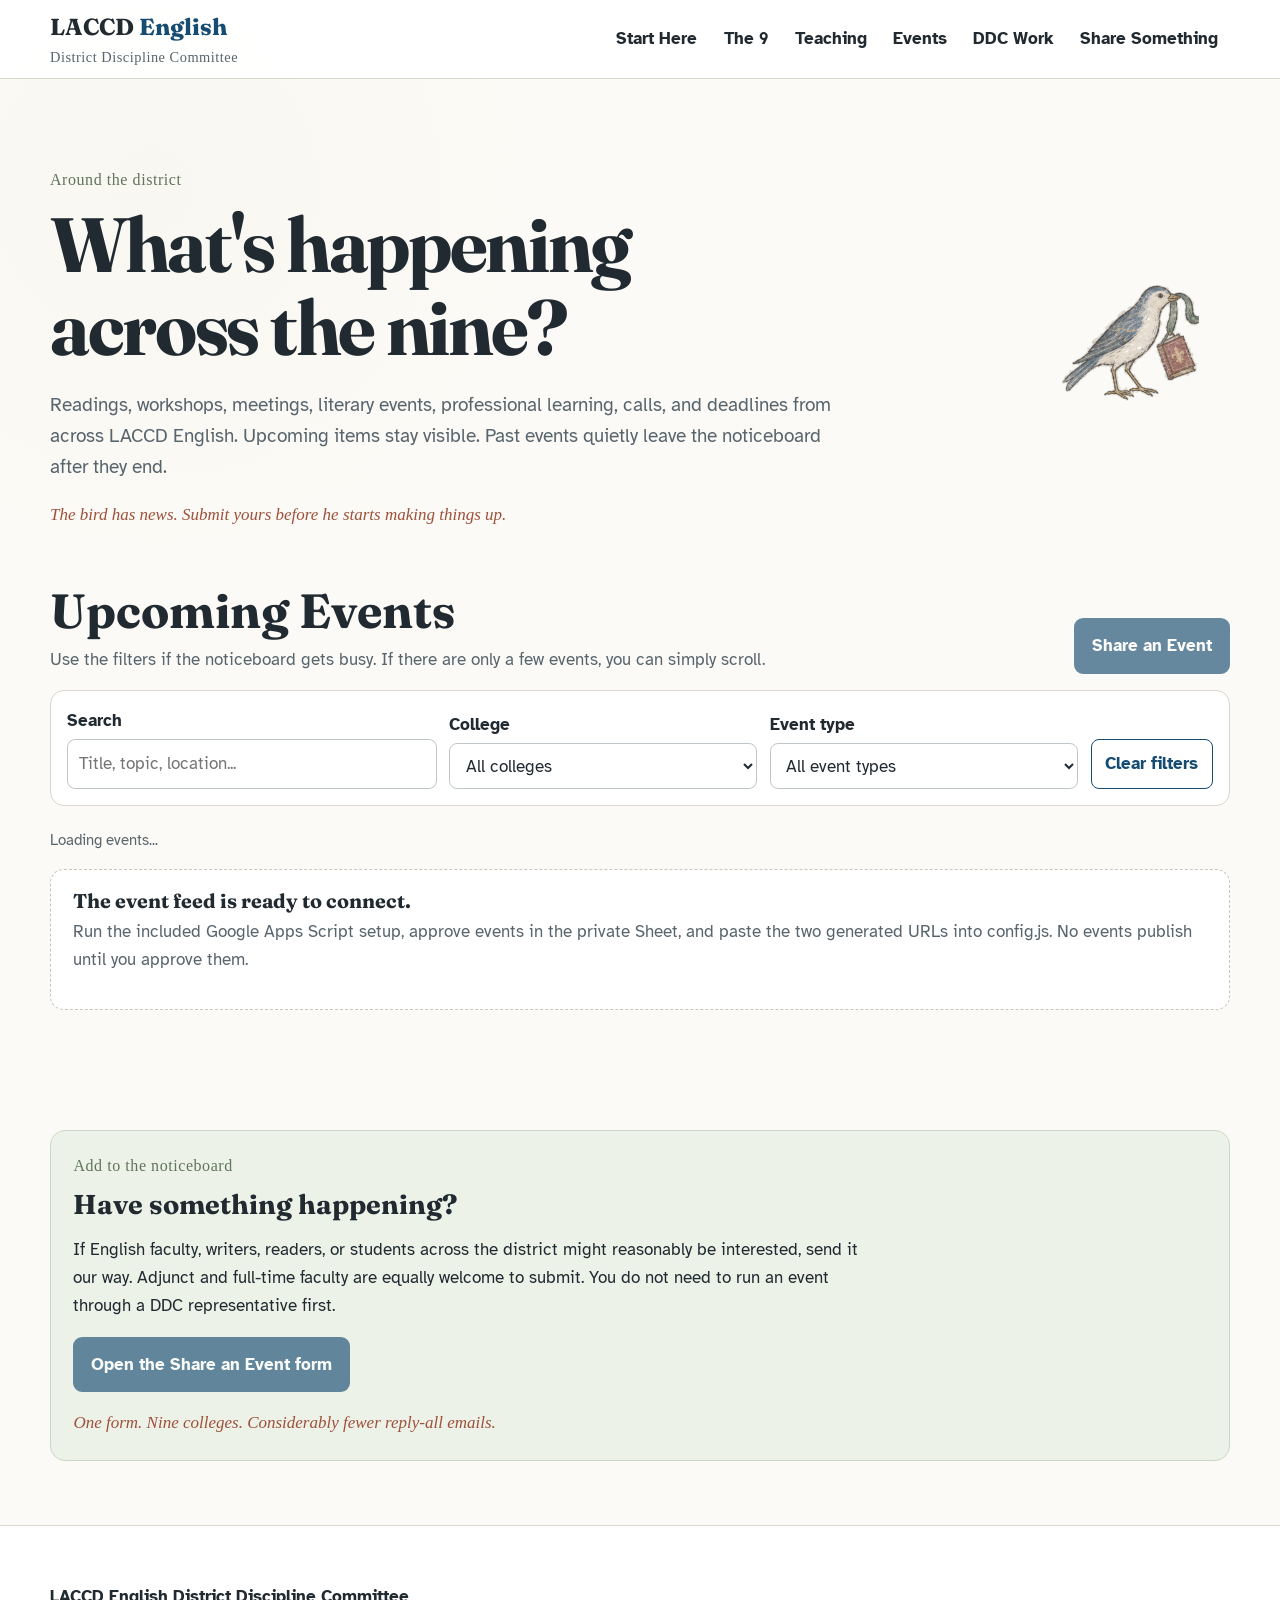
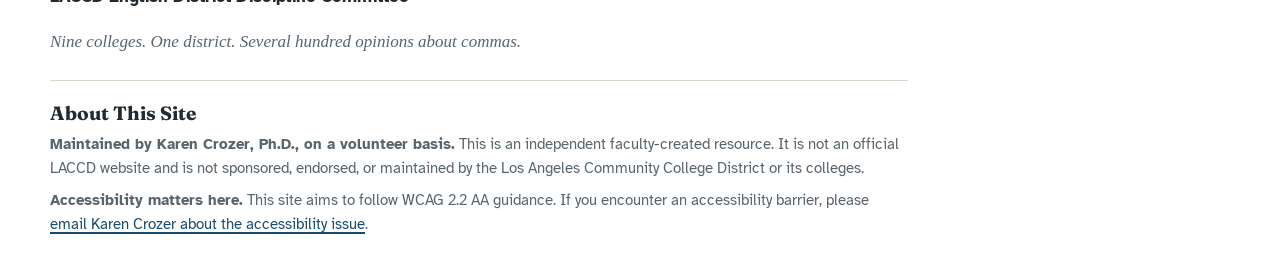
==== events.html @ 9efdce89 "Add files via upload" ====
<!doctype html>
<html lang="en">
<head>
<meta charset="utf-8">
<meta name="viewport" content="width=device-width, initial-scale=1">
<title>Around the District | LACCD English DDC</title>
<meta name="description" content="Upcoming English faculty, literary, professional learning, and district events across the nine LACCD colleges.">
<link rel="icon" type="image/png" href="Englishfavicon.png">
<style>
@import url('https://fonts.googleapis.com/css2?family=Atkinson+Hyperlegible:ital,wght@0,400;0,700;1,400;1,700&family=Fraunces:opsz,wght@9..144,400..900&family=IM+Fell+English:ital@0;1&family=IM+Fell+English+SC&family=UnifrakturCook:wght@700&display=swap');
:root {
  --vellum:#fbfaf6; --paper:#fff; --ink:#202a30; --muted:#58656d; --blue:#174c72; --blue-dark:#10364f;
  --green:#60745a; --green-soft:#edf2e9; --rust:#9e513a; --gold:#aa813d; --line:#d9d6cc; --focus:#005fcc;
  --body:"Atkinson Hyperlegible","Aptos","Segoe UI",Arial,sans-serif;
  --literary:"Fraunces","Iowan Old Style","Palatino Linotype",Georgia,serif;
  --oldbook:"IM FELL English","Iowan Old Style",Georgia,serif;
  --oldbook-sc:"IM FELL English SC",Georgia,serif;
  --medieval:"UnifrakturCook","Old English Text MT",Georgia,serif;
}
*{box-sizing:border-box}
html{scroll-behavior:smooth}
body{margin:0;color:var(--ink);background:radial-gradient(circle at 12% 10%,rgb(170 129 61/.025),transparent 25rem),var(--vellum);font-family:var(--body);font-size:1.0625rem;line-height:1.65}
a{color:var(--blue);text-decoration-thickness:.11em;text-underline-offset:.18em}
a:hover{color:var(--blue-dark)}
a:focus-visible,button:focus-visible,input:focus-visible,select:focus-visible{outline:3px solid var(--focus);outline-offset:4px;border-radius:5px}
.skip-link{position:absolute;left:1rem;top:-5rem;z-index:1000;padding:.75rem 1rem;color:#fff;background:var(--blue-dark)}
.skip-link:focus{top:0}
.wrap{width:min(1180px,calc(100% - 2rem));margin-inline:auto}
.site-header{background:rgb(255 255 255/.96);border-bottom:1px solid var(--line)}
.header-inner{min-height:78px;display:flex;align-items:center;justify-content:space-between;gap:2rem}
.brand{color:var(--ink);text-decoration:none}.brand-main{display:block;font-family:var(--literary);font-size:1.45rem;font-weight:750}.brand-main span{color:var(--blue)}
.brand-small{display:block;color:var(--muted);font-family:var(--oldbook-sc);font-size:.9rem;letter-spacing:.035em}
nav ul{display:flex;flex-wrap:wrap;gap:.2rem;margin:0;padding:0;list-style:none}nav a{display:block;padding:.65rem .72rem;color:var(--ink);border-radius:7px;font-weight:750;text-decoration:none}nav a:hover{background:var(--green-soft)}
.page-hero{display:grid;grid-template-columns:minmax(0,1.5fr) 180px;gap:2rem;align-items:center;padding-block:clamp(3.5rem,7vw,5.5rem) 2.5rem}
.eyebrow{margin:0 0 .65rem;color:var(--green);font-family:var(--oldbook-sc);font-size:1rem;letter-spacing:.035em}
h1,h2,h3{font-family:var(--literary);line-height:1.08;text-wrap:balance}h1{max-width:15ch;margin:0;font-size:clamp(2.7rem,6vw,4.9rem);letter-spacing:-.03em}.page-lead{max-width:67ch;color:var(--muted);font-size:1.18rem}.bird{width:160px;max-width:100%;opacity:.82;filter:saturate(.78) contrast(.96)}
.marginal-note{margin:.4rem 0 0;color:var(--rust);font-family:var(--oldbook);font-style:italic}
.button{min-height:48px;display:inline-flex;align-items:center;justify-content:center;padding:.72rem 1rem;border:2px solid var(--blue);border-radius:9px;font-weight:800;text-decoration:none}.button.primary{color:#fff;background:var(--blue)}.button.primary:hover{color:#fff;background:var(--blue-dark)}.button.secondary{background:#fff}.button.is-disabled{opacity:.65;pointer-events:none}
.events-wrap{padding-block:1rem 5rem}.events-intro{display:flex;justify-content:space-between;align-items:end;gap:1rem;margin-bottom:1rem}.events-intro h2{margin:0;font-size:clamp(2rem,4vw,3rem)}.events-intro p{max-width:66ch;margin:.55rem 0 0;color:var(--muted)}
.share-panel{margin:2.5rem 0 0;padding:1.4rem;background:var(--green-soft);border:1px solid #ccd6c7;border-radius:15px}.share-panel h2{margin:0 0 .4rem;font-size:1.7rem}.share-panel p{max-width:72ch}.share-panel .marginal-note{margin-top:.8rem}
footer{margin-top:4rem;background:#fff;border-top:1px solid var(--line)}.footer-inner{padding-block:2.5rem}.footer-joke{color:var(--muted);font-family:var(--oldbook);font-style:italic}.footer-notes{margin-top:1.5rem;padding-top:1.35rem;border-top:1px solid var(--line);max-width:78ch}.footer-notes h2{margin:0 0 .55rem;font-size:1.2rem}.footer-notes p{margin:.45rem 0 0;color:var(--muted);font-size:.92rem}
@media(max-width:780px){.header-inner{align-items:flex-start;flex-direction:column;padding-block:1rem}.page-hero{grid-template-columns:1fr}.bird{width:125px}.events-intro{align-items:flex-start;flex-direction:column}}
@media(prefers-reduced-motion:reduce){html{scroll-behavior:auto}}
</style>
<link rel="stylesheet" href="assets/css/events.css">
</head>
<body>
<a class="skip-link" href="#main">Skip to main content</a>
<header class="site-header">
  <div class="wrap header-inner">
    <a class="brand" href="index.html">
      <span class="brand-main">LACCD <span>English</span></span>
      <span class="brand-small">District Discipline Committee</span>
    </a>
    <nav aria-label="Main navigation">
      <ul>
        <li><a href="index.html#start">Start Here</a></li>
        <li><a href="index.html#the-nine">The 9</a></li>
        <li><a href="index.html#teaching">Teaching</a></li>
        <li><a href="events.html" aria-current="page">Events</a></li>
        <li><a href="index.html#district">DDC Work</a></li>
        <li><a href="index.html#share">Share Something</a></li>
      </ul>
    </nav>
  </div>
</header>

<main id="main" class="wrap">
  <section class="page-hero" aria-labelledby="page-title">
    <div>
      <p class="eyebrow">Around the district</p>
      <h1 id="page-title">What's happening across the nine?</h1>
      <p class="page-lead">Readings, workshops, meetings, literary events, professional learning, calls, and deadlines from across LACCD English. Upcoming items stay visible. Past events quietly leave the noticeboard after they end.</p>
      <p class="marginal-note">The bird has news. Submit yours before he starts making things up.</p>
    </div>
    <div aria-hidden="true">
      <img class="bird" src="assets/marginalia/storyteller-bird.png" alt="">
    </div>
  </section>

  <section class="events-wrap" aria-labelledby="upcoming-title">
    <div class="events-intro">
      <div>
        <h2 id="upcoming-title">Upcoming Events</h2>
        <p>Use the filters if the noticeboard gets busy. If there are only a few events, you can simply scroll.</p>
      </div>
      <a class="button primary" data-event-submit-link href="#share-event">Share an Event</a>
    </div>

    <form class="event-filters" aria-label="Filter upcoming events" onsubmit="return false;">
      <div class="event-filter-field">
        <label for="event-search">Search</label>
        <input id="event-search" data-event-filter type="search" placeholder="Title, topic, location...">
      </div>
      <div class="event-filter-field">
        <label for="event-college-filter">College</label>
        <select id="event-college-filter" data-event-filter>
          <option value="">All colleges</option>
        </select>
      </div>
      <div class="event-filter-field">
        <label for="event-type-filter">Event type</label>
        <select id="event-type-filter" data-event-filter>
          <option value="">All event types</option>
        </select>
      </div>
      <button class="event-filter-reset" data-event-filter-reset type="button">Clear filters</button>
    </form>

    <p class="event-count" data-event-count aria-live="polite">Loading events...</p>

    <div class="events-list" data-events-list aria-live="polite">
      <div class="event-empty">
        <h3>Loading upcoming events...</h3>
        <p>The bird is checking the noticeboard.</p>
      </div>
    </div>
  </section>

  <section id="share-event" class="share-panel" aria-labelledby="share-title">
    <p class="eyebrow">Add to the noticeboard</p>
    <h2 id="share-title">Have something happening?</h2>
    <p>If English faculty, writers, readers, or students across the district might reasonably be interested, send it our way. Adjunct and full-time faculty are equally welcome to submit. You do not need to run an event through a DDC representative first.</p>
    <p><a class="button primary" data-event-submit-link href="#">Open the Share an Event form</a></p>
    <p class="marginal-note">One form. Nine colleges. Considerably fewer reply-all emails.</p>
  </section>
</main>

<footer>
  <div class="wrap footer-inner">
    <p><strong>LACCD English District Discipline Committee</strong></p>
    <p class="footer-joke">Nine colleges. One district. Several hundred opinions about commas.</p>
    <section class="footer-notes" aria-labelledby="about-site-heading">
      <h2 id="about-site-heading">About This Site</h2>
      <p><strong>Maintained by Karen Crozer, Ph.D., on a volunteer basis.</strong> This is an independent faculty-created resource. It is not an official LACCD website and is not sponsored, endorsed, or maintained by the Los Angeles Community College District or its colleges.</p>
      <p><strong>Accessibility matters here.</strong> This site aims to follow WCAG 2.2 AA guidance. If you encounter an accessibility barrier, please <a href="mailto:crozerkj@laccd.edu">email Karen Crozer about the accessibility issue</a>.</p>
    </section>
  </div>
</footer>

<script src="config.js"></script>
<script src="assets/js/events.js"></script>
</body>
</html>
---- assets/css/events.css ----
/* Shared event cards and Around the District components. */
.events-section { padding-block: 1rem 5rem; }
.events-heading-row { display: flex; justify-content: space-between; align-items: end; gap: 1rem; margin-bottom: 1.2rem; }
.events-heading-row .section-intro { margin-bottom: 0; }
.events-heading-actions { display: flex; flex-wrap: wrap; gap: .7rem; justify-content: flex-end; }
.events-list { display: grid; gap: 1rem; }
.event-card { display: grid; grid-template-columns: 88px minmax(0, 1fr); gap: 1.15rem; padding: 1.25rem; background: var(--paper, #fff); border: 1px solid var(--line, #d9d6cc); border-radius: 15px; box-shadow: 0 3px 12px rgb(32 42 48 / .045); }
.event-date { align-self: start; overflow: hidden; text-align: center; background: #fbfaf6; border: 1px solid var(--line, #d9d6cc); border-radius: 11px; }
.event-month { display: block; padding: .25rem .35rem; color: #fff; background: var(--rust, #9e513a); font-family: var(--oldbook-sc, Georgia, serif); font-size: .82rem; letter-spacing: .04em; }
.event-day { display: block; padding: .4rem .25rem .5rem; color: var(--blue-dark, #10364f); font-family: var(--literary, Georgia, serif); font-size: 2rem; font-weight: 750; line-height: 1; }
.event-content h3 { margin: .1rem 0 .3rem; font-size: clamp(1.35rem, 2.6vw, 1.7rem); }
.event-kicker { margin: 0 0 .15rem; color: var(--green, #60745a); font-family: var(--oldbook-sc, Georgia, serif); font-size: .88rem; letter-spacing: .025em; }
.event-when { margin: 0 0 .55rem; color: var(--ink, #202a30); font-weight: 800; }
.event-description,.event-where,.event-sponsor,.event-audience,.event-accessibility { margin: .42rem 0 0; color: var(--muted, #58656d); }
.event-accessibility { padding-left: .7rem; border-left: 3px solid var(--gold, #aa813d); }
.event-actions { display: flex; flex-wrap: wrap; gap: .55rem .9rem; align-items: center; margin-top: .9rem; }
.event-action-link,.event-action-button { color: var(--blue, #174c72); font: inherit; font-weight: 750; text-decoration: underline; text-decoration-thickness: .11em; text-underline-offset: .18em; }
.event-action-button { padding: 0; border: 0; background: transparent; cursor: pointer; }
.event-action-link:hover,.event-action-button:hover { color: var(--blue-dark, #10364f); }
.event-empty { padding: 1.35rem; background: white; border: 1px dashed #c9c5ba; border-radius: 14px; }
.event-empty h3 { margin: 0 0 .35rem; }
.event-empty p { margin: 0 0 .8rem; color: var(--muted, #58656d); }
.event-more { margin-top: 1rem; }
.event-bird { width: 126px; height: auto; opacity: .82; filter: saturate(.78) contrast(.96); }
.event-bird-note { margin: .2rem 0 0; color: var(--rust, #9e513a); font-family: var(--oldbook, Georgia, serif); font-size: .96rem; font-style: italic; }
.event-filters { display: grid; grid-template-columns: 1.2fr 1fr 1fr auto; gap: .8rem; align-items: end; margin: 0 0 1.3rem; padding: 1rem; background: #fff; border: 1px solid var(--line, #d9d6cc); border-radius: 14px; }
.event-filter-field label { display: block; margin-bottom: .25rem; color: var(--ink, #202a30); font-weight: 800; }
.event-filter-field input,.event-filter-field select { width: 100%; min-height: 46px; padding: .65rem .7rem; color: var(--ink, #202a30); background: #fff; border: 1px solid #bfc6c9; border-radius: 8px; font: inherit; }
.event-filter-field input:focus-visible,.event-filter-field select:focus-visible { outline: 3px solid var(--focus, #005fcc); outline-offset: 2px; }
.event-filter-reset { min-height: 46px; padding: .65rem .85rem; color: var(--blue, #174c72); background: #fff; border: 1px solid var(--blue, #174c72); border-radius: 8px; font: inherit; font-weight: 800; cursor: pointer; }
.event-filter-reset:hover { background: var(--green-soft, #edf2e9); }
.event-count { margin: .2rem 0 1rem; color: var(--muted, #58656d); font-size: .96rem; }
.button.is-disabled,[aria-disabled="true"].button { opacity: .65; cursor: not-allowed; pointer-events: none; }

@media (max-width: 780px) {
  .events-heading-row { align-items: flex-start; flex-direction: column; }
  .events-heading-actions { justify-content: flex-start; }
  .event-filters { grid-template-columns: 1fr 1fr; }
}
@media (max-width: 560px) {
  .event-card { grid-template-columns: 64px minmax(0, 1fr); gap: .8rem; padding: 1rem; }
  .event-day { font-size: 1.65rem; }
  .event-filters { grid-template-columns: 1fr; }
}
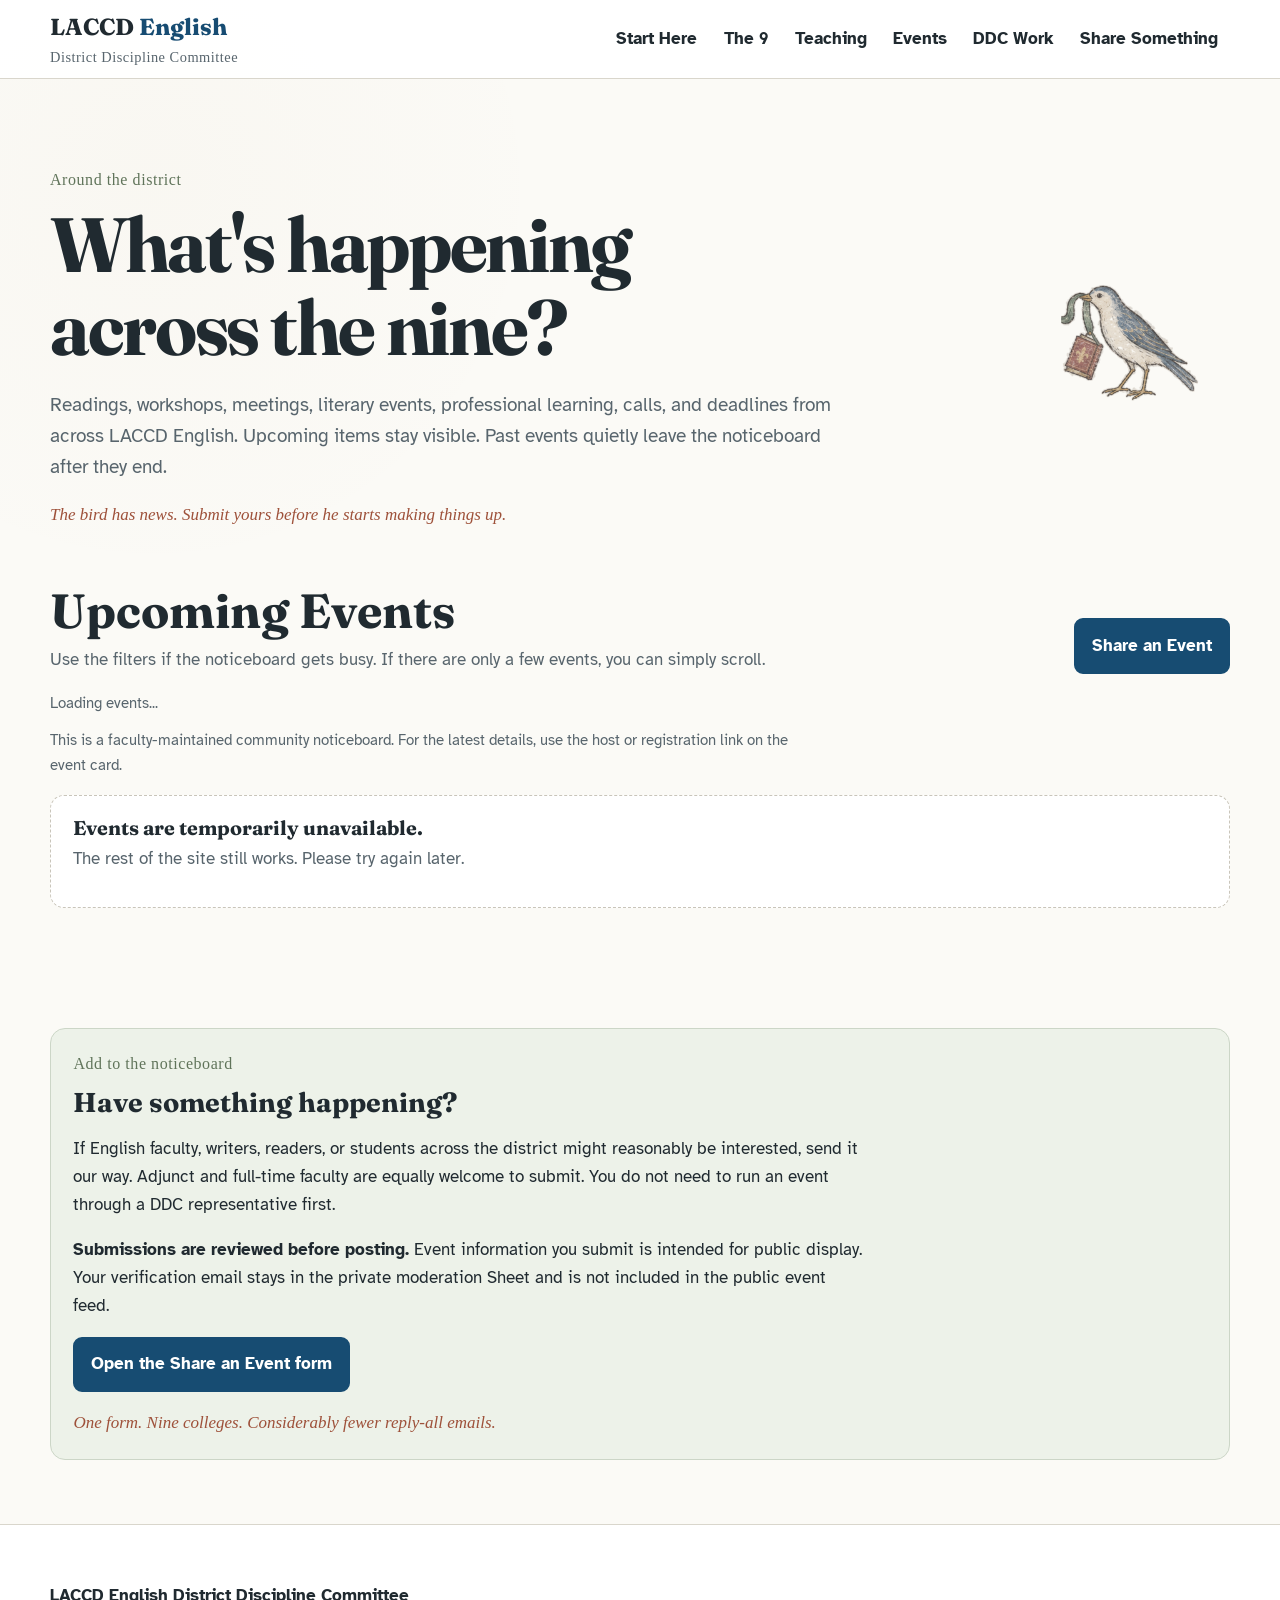
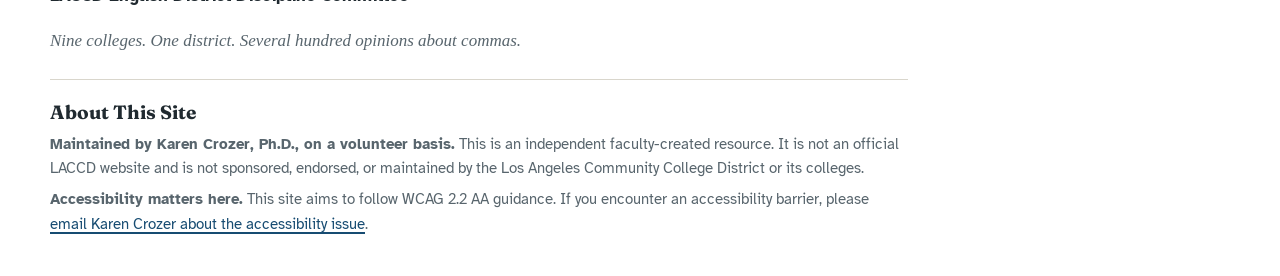
==== commit 4e71f9cd: "Add files via upload" ====
--- a/events.html
+++ b/events.html
@@ -74,7 +74,7 @@
       <p class="marginal-note">The bird has news. Submit yours before he starts making things up.</p>
     </div>
     <div aria-hidden="true">
-      <img class="bird" src="assets/marginalia/storyteller-bird.png" alt="">
+      <img class="bird" src="assets/marginalia/storyteller-bird-flipped.png" alt="">
     </div>
   </section>
 
@@ -87,7 +87,7 @@
       <a class="button primary" data-event-submit-link href="#share-event">Share an Event</a>
     </div>
 
-    <form class="event-filters" aria-label="Filter upcoming events" onsubmit="return false;">
+    <form class="event-filters" data-event-filters hidden aria-label="Filter upcoming events" onsubmit="return false;">
       <div class="event-filter-field">
         <label for="event-search">Search</label>
         <input id="event-search" data-event-filter type="search" placeholder="Title, topic, location...">
@@ -108,6 +108,7 @@
     </form>
 
     <p class="event-count" data-event-count aria-live="polite">Loading events...</p>
+    <p class="events-source-note">This is a faculty-maintained community noticeboard. For the latest details, use the host or registration link on the event card.</p>
 
     <div class="events-list" data-events-list aria-live="polite">
       <div class="event-empty">
@@ -121,6 +122,7 @@
     <p class="eyebrow">Add to the noticeboard</p>
     <h2 id="share-title">Have something happening?</h2>
     <p>If English faculty, writers, readers, or students across the district might reasonably be interested, send it our way. Adjunct and full-time faculty are equally welcome to submit. You do not need to run an event through a DDC representative first.</p>
+    <p><strong>Submissions are reviewed before posting.</strong> Event information you submit is intended for public display. Your verification email stays in the private moderation Sheet and is not included in the public event feed.</p>
     <p><a class="button primary" data-event-submit-link href="#">Open the Share an Event form</a></p>
     <p class="marginal-note">One form. Nine colleges. Considerably fewer reply-all emails.</p>
   </section>
--- a/assets/css/events.css
+++ b/assets/css/events.css
@@ -42,3 +42,7 @@
   .event-day { font-size: 1.65rem; }
   .event-filters { grid-template-columns: 1fr; }
 }
+
+/* Progressive complexity and provenance note. */
+.event-filters[hidden] { display: none !important; }
+.events-source-note { margin: -.2rem 0 1.1rem; max-width: 74ch; color: var(--muted, #58656d); font-size: .94rem; }
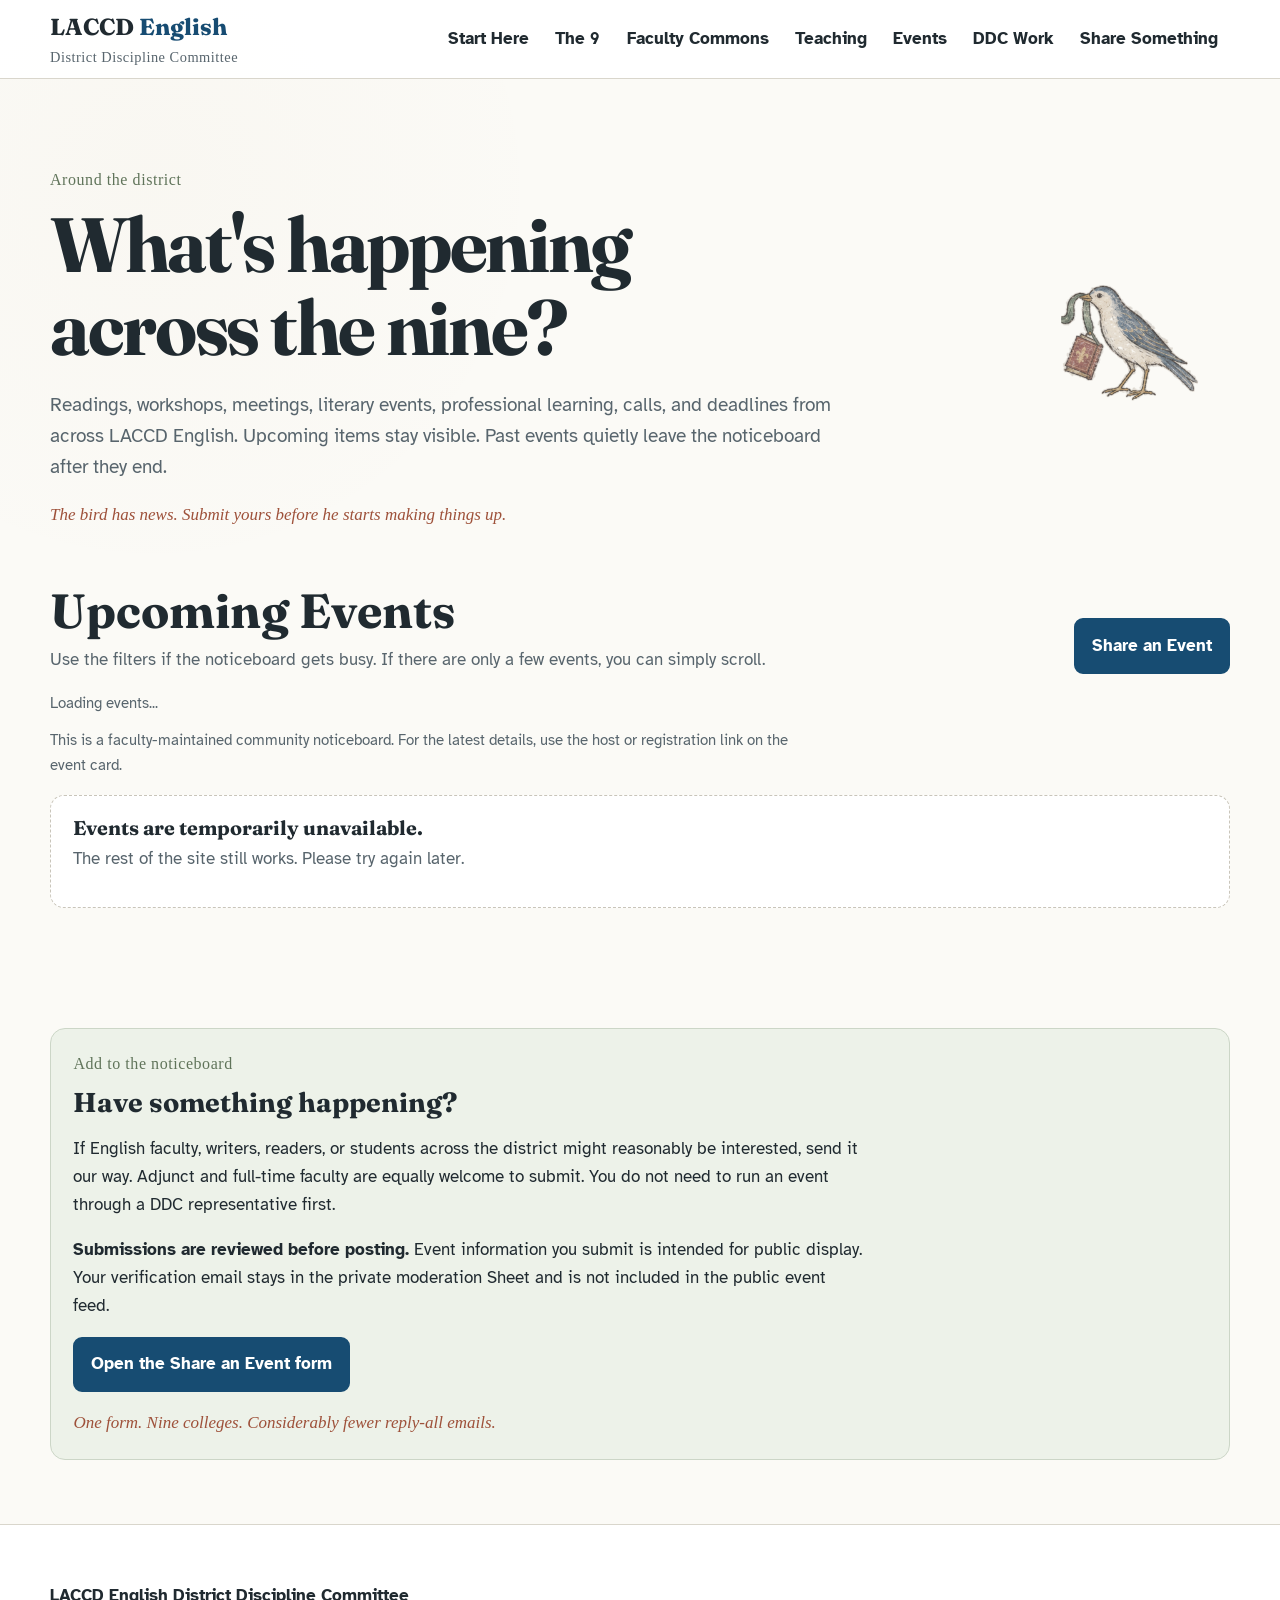
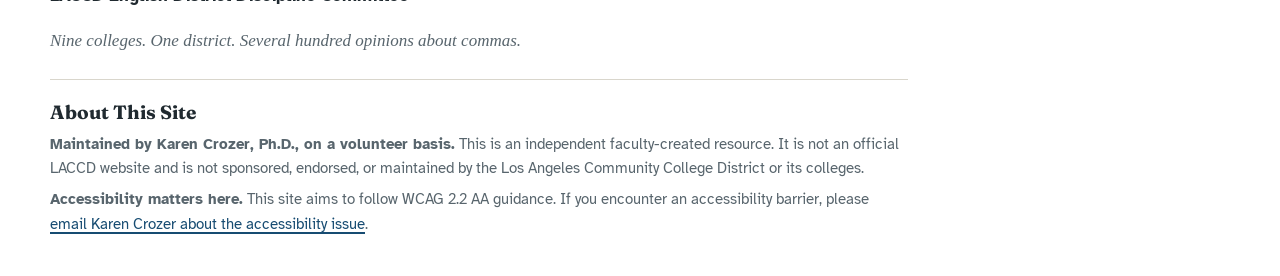
==== commit f4305062: "Add files via upload" ====
--- a/events.html
+++ b/events.html
@@ -56,6 +56,7 @@
       <ul>
         <li><a href="index.html#start">Start Here</a></li>
         <li><a href="index.html#the-nine">The 9</a></li>
+        <li><a href="faculty.html">Faculty Commons</a></li>
         <li><a href="index.html#teaching">Teaching</a></li>
         <li><a href="events.html" aria-current="page">Events</a></li>
         <li><a href="index.html#district">DDC Work</a></li>
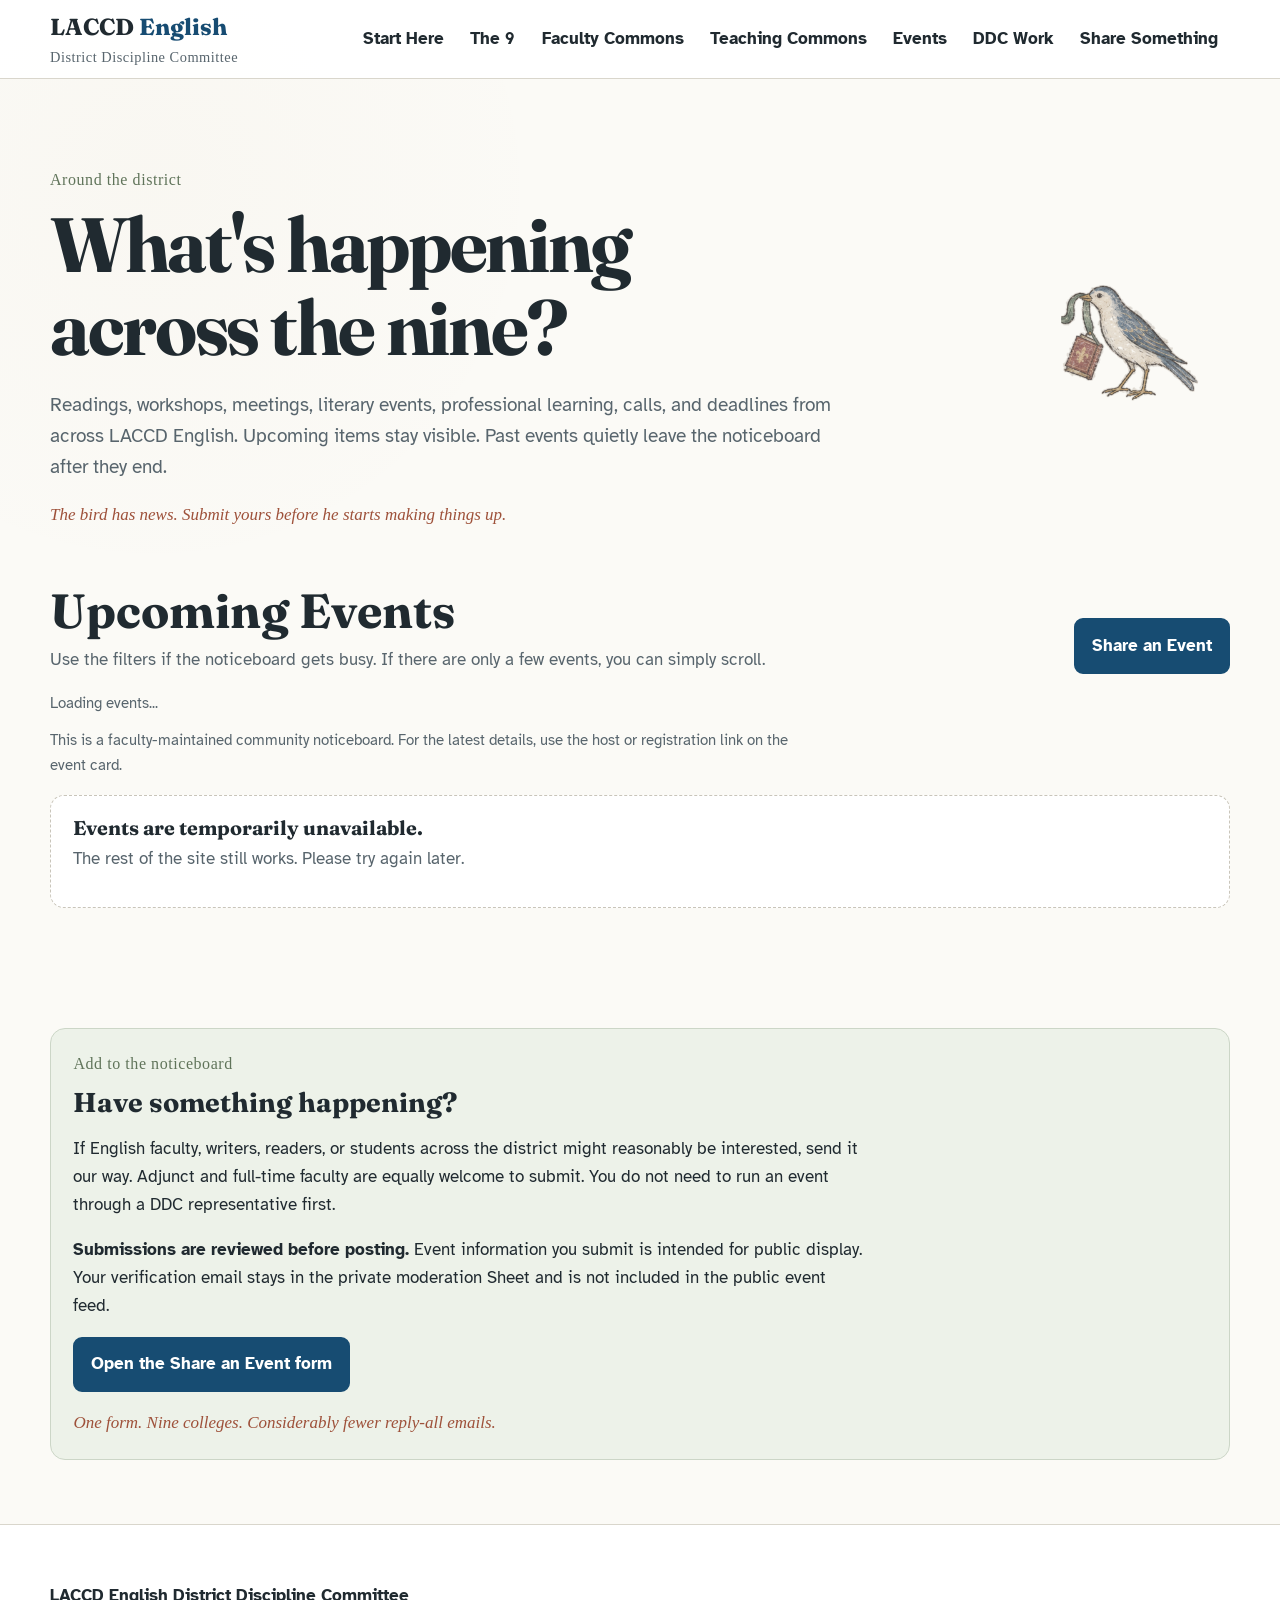
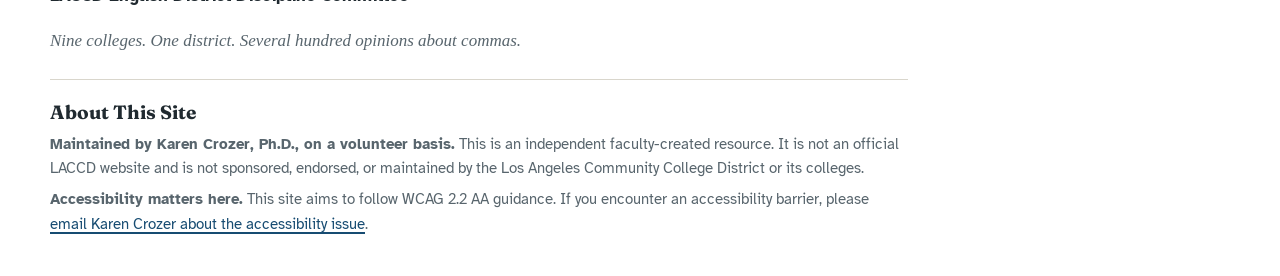
==== commit 5bb2e73b: "Add files via upload" ====
--- a/events.html
+++ b/events.html
@@ -57,10 +57,10 @@
         <li><a href="index.html#start">Start Here</a></li>
         <li><a href="index.html#the-nine">The 9</a></li>
         <li><a href="faculty.html">Faculty Commons</a></li>
-        <li><a href="index.html#teaching">Teaching</a></li>
+        <li><a href="resources.html">Teaching Commons</a></li>
         <li><a href="events.html" aria-current="page">Events</a></li>
         <li><a href="index.html#district">DDC Work</a></li>
-        <li><a href="index.html#share">Share Something</a></li>
+        <li><a href="resources.html#share">Share Something</a></li>
       </ul>
     </nav>
   </div>
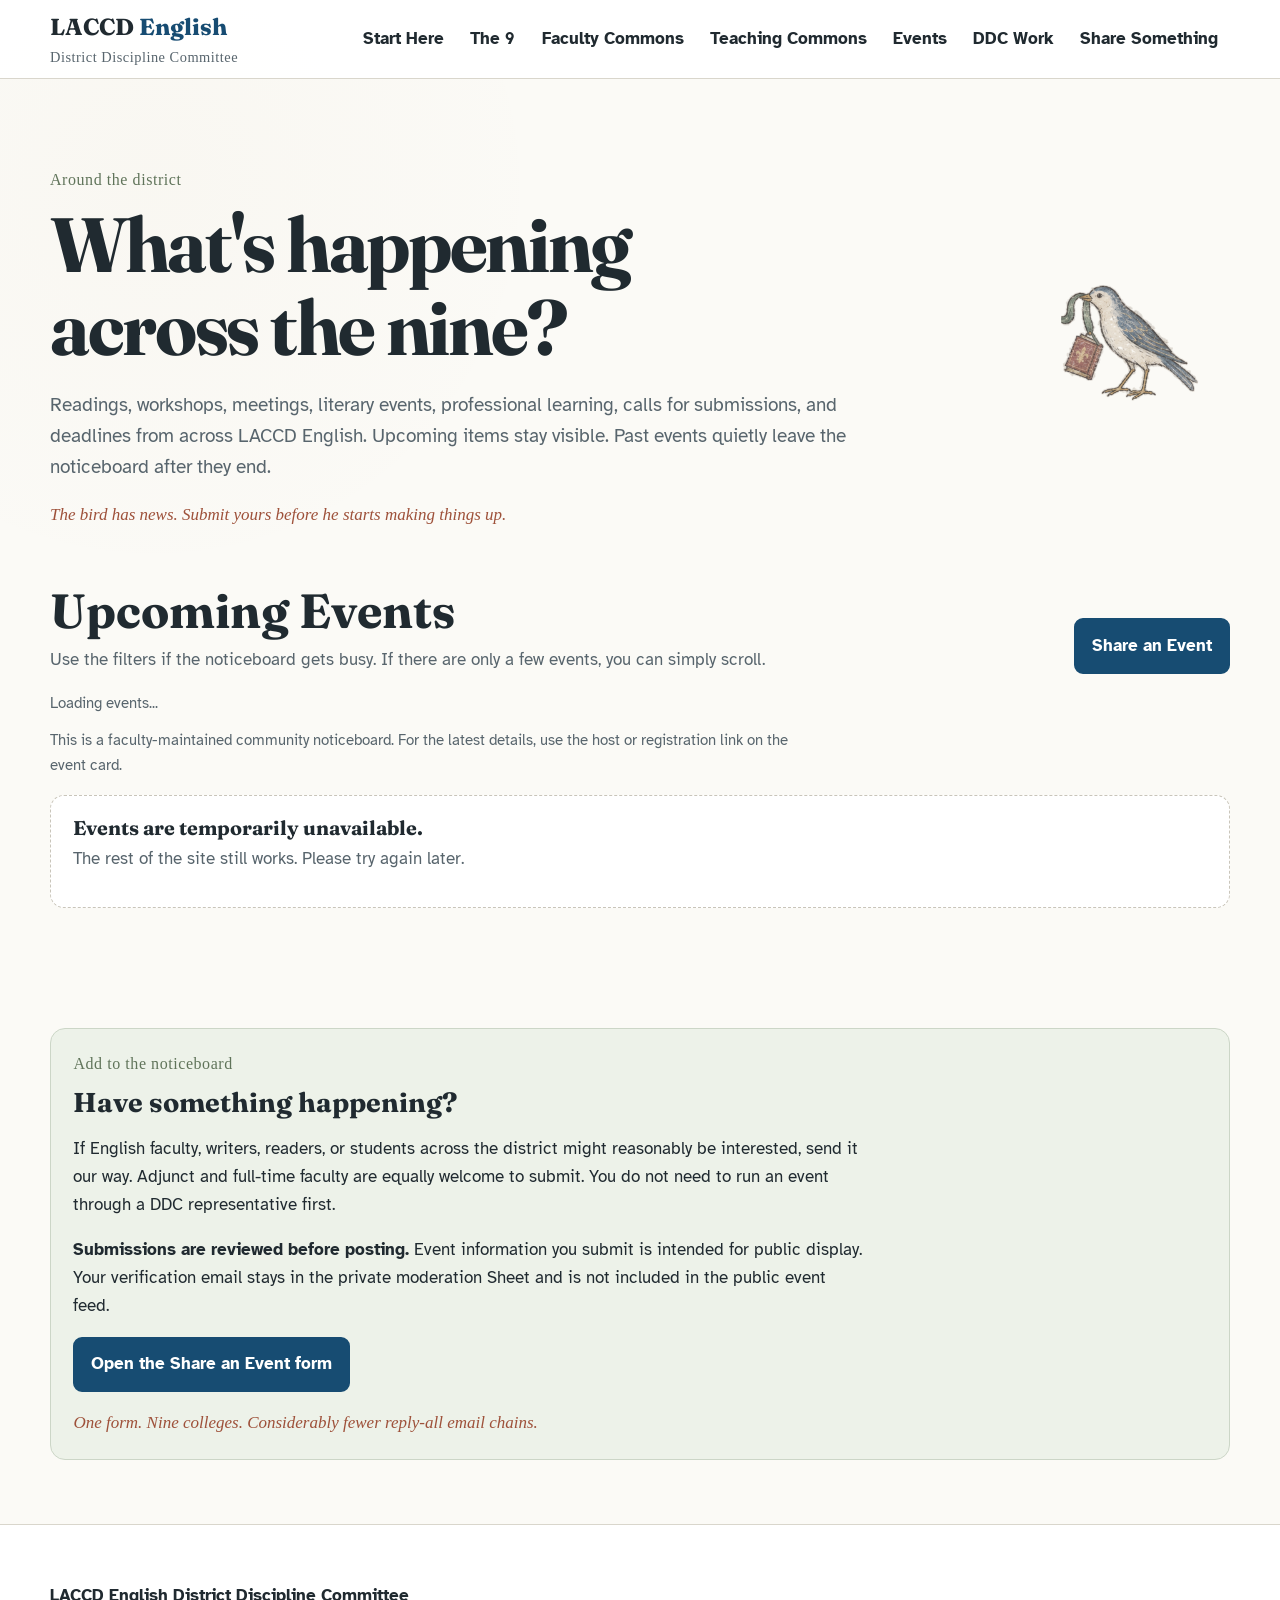
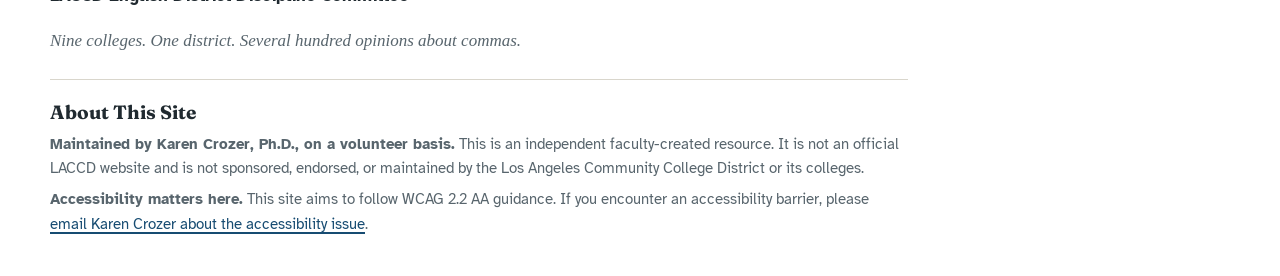
==== commit 9b1a939d: "Add files via upload" ====
--- a/events.html
+++ b/events.html
@@ -71,7 +71,7 @@
     <div>
       <p class="eyebrow">Around the district</p>
       <h1 id="page-title">What's happening across the nine?</h1>
-      <p class="page-lead">Readings, workshops, meetings, literary events, professional learning, calls, and deadlines from across LACCD English. Upcoming items stay visible. Past events quietly leave the noticeboard after they end.</p>
+      <p class="page-lead">Readings, workshops, meetings, literary events, professional learning, calls for submissions, and deadlines from across LACCD English. Upcoming items stay visible. Past events quietly leave the noticeboard after they end.</p>
       <p class="marginal-note">The bird has news. Submit yours before he starts making things up.</p>
     </div>
     <div aria-hidden="true">
@@ -125,7 +125,7 @@
     <p>If English faculty, writers, readers, or students across the district might reasonably be interested, send it our way. Adjunct and full-time faculty are equally welcome to submit. You do not need to run an event through a DDC representative first.</p>
     <p><strong>Submissions are reviewed before posting.</strong> Event information you submit is intended for public display. Your verification email stays in the private moderation Sheet and is not included in the public event feed.</p>
     <p><a class="button primary" data-event-submit-link href="#">Open the Share an Event form</a></p>
-    <p class="marginal-note">One form. Nine colleges. Considerably fewer reply-all emails.</p>
+    <p class="marginal-note">One form. Nine colleges. Considerably fewer reply-all email chains.</p>
   </section>
 </main>
 
--- a/assets/css/events.css
+++ b/assets/css/events.css
@@ -15,7 +15,7 @@
 .event-accessibility { padding-left: .7rem; border-left: 3px solid var(--gold, #aa813d); }
 .event-actions { display: flex; flex-wrap: wrap; gap: .55rem .9rem; align-items: center; margin-top: .9rem; }
 .event-action-link,.event-action-button { color: var(--blue, #174c72); font: inherit; font-weight: 750; text-decoration: underline; text-decoration-thickness: .11em; text-underline-offset: .18em; }
-.event-action-button { padding: 0; border: 0; background: transparent; cursor: pointer; }
+.event-action-button { min-height: 44px; display: inline-flex; align-items: center; padding: .35rem .2rem; border: 0; background: transparent; cursor: pointer; }
 .event-action-link:hover,.event-action-button:hover { color: var(--blue-dark, #10364f); }
 .event-empty { padding: 1.35rem; background: white; border: 1px dashed #c9c5ba; border-radius: 14px; }
 .event-empty h3 { margin: 0 0 .35rem; }
@@ -25,7 +25,7 @@
 .event-bird-note { margin: .2rem 0 0; color: var(--rust, #9e513a); font-family: var(--oldbook, Georgia, serif); font-size: .96rem; font-style: italic; }
 .event-filters { display: grid; grid-template-columns: 1.2fr 1fr 1fr auto; gap: .8rem; align-items: end; margin: 0 0 1.3rem; padding: 1rem; background: #fff; border: 1px solid var(--line, #d9d6cc); border-radius: 14px; }
 .event-filter-field label { display: block; margin-bottom: .25rem; color: var(--ink, #202a30); font-weight: 800; }
-.event-filter-field input,.event-filter-field select { width: 100%; min-height: 46px; padding: .65rem .7rem; color: var(--ink, #202a30); background: #fff; border: 1px solid #bfc6c9; border-radius: 8px; font: inherit; }
+.event-filter-field input,.event-filter-field select { width: 100%; min-height: 46px; padding: .65rem .7rem; color: var(--ink, #202a30); background: #fff; border: 1px solid #77848a; border-radius: 8px; font: inherit; }
 .event-filter-field input:focus-visible,.event-filter-field select:focus-visible { outline: 3px solid var(--focus, #005fcc); outline-offset: 2px; }
 .event-filter-reset { min-height: 46px; padding: .65rem .85rem; color: var(--blue, #174c72); background: #fff; border: 1px solid var(--blue, #174c72); border-radius: 8px; font: inherit; font-weight: 800; cursor: pointer; }
 .event-filter-reset:hover { background: var(--green-soft, #edf2e9); }
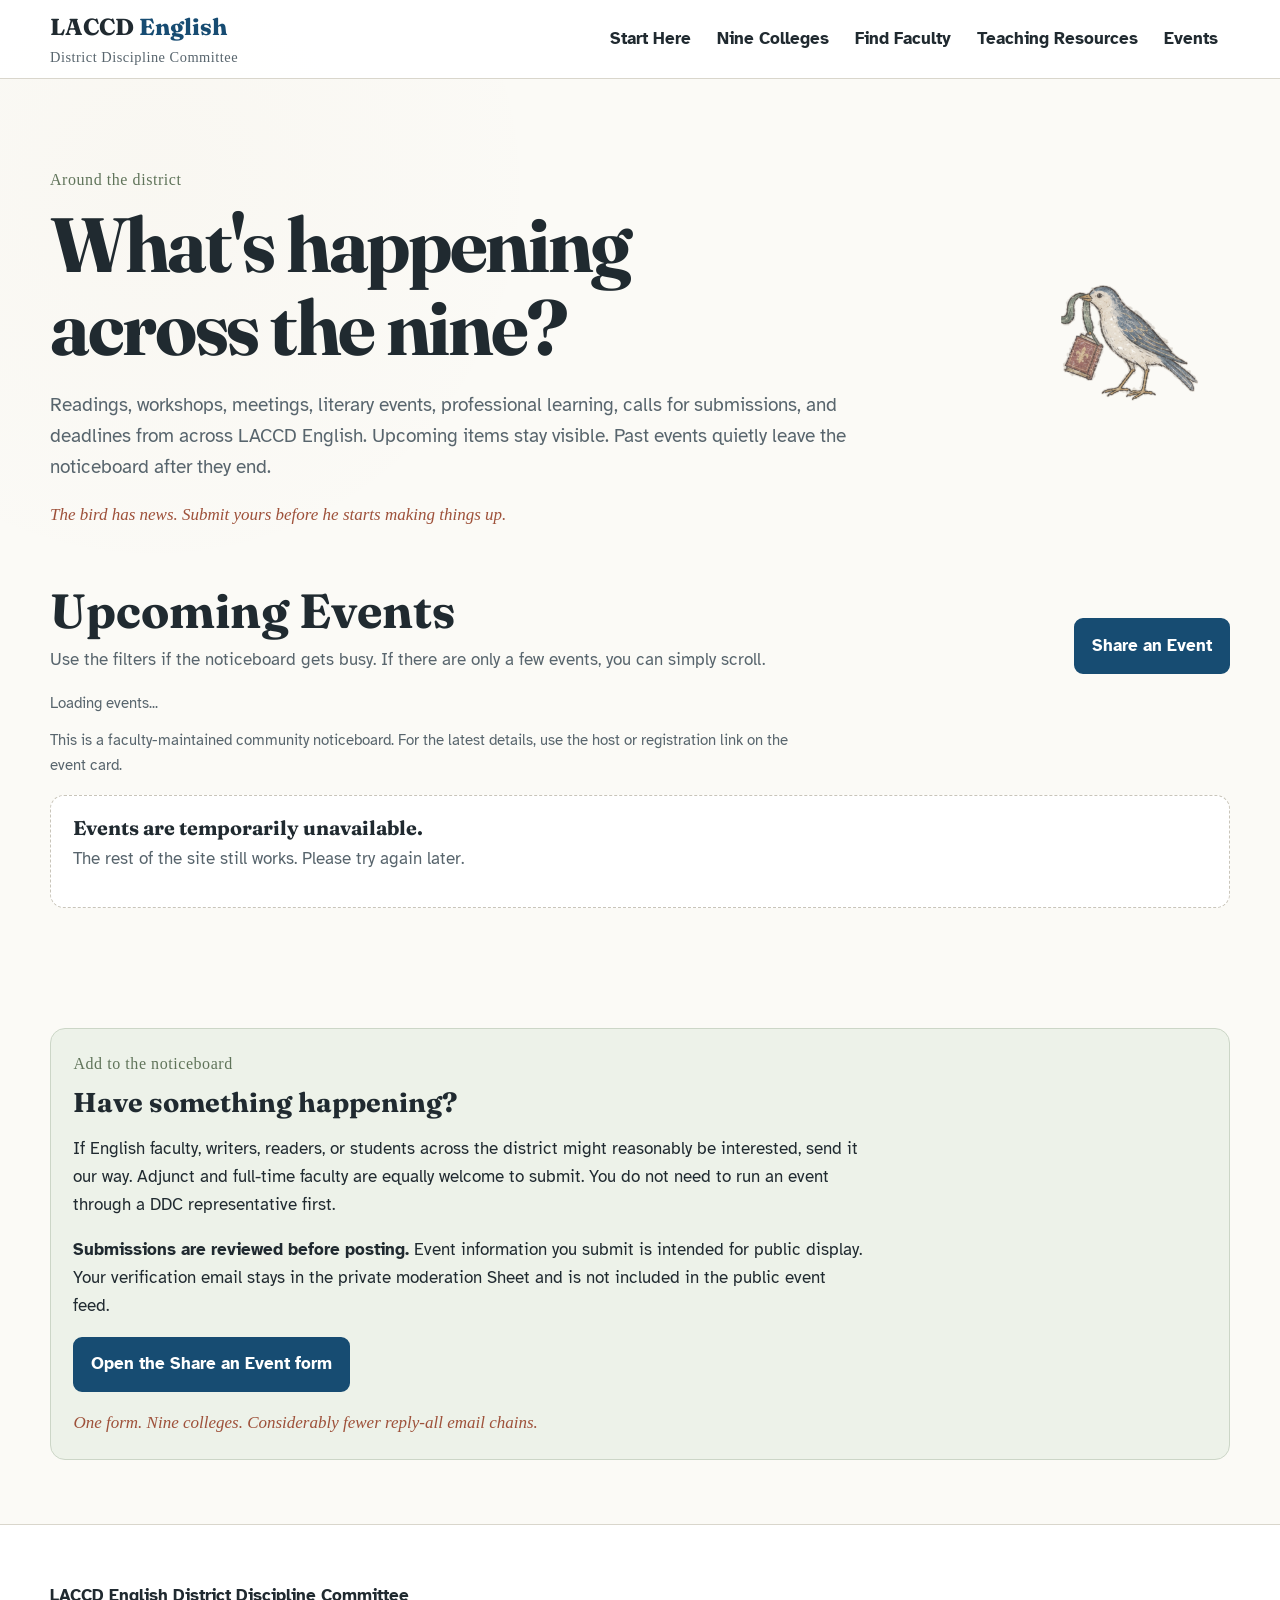
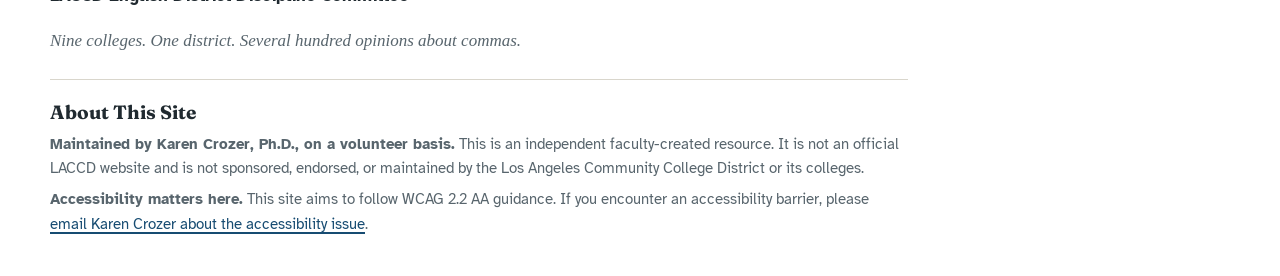
==== commit 64262892: "Add files via upload" ====
--- a/events.html
+++ b/events.html
@@ -55,12 +55,10 @@
     <nav aria-label="Main navigation">
       <ul>
         <li><a href="index.html#start">Start Here</a></li>
-        <li><a href="index.html#the-nine">The 9</a></li>
-        <li><a href="faculty.html">Faculty Commons</a></li>
-        <li><a href="resources.html">Teaching Commons</a></li>
+        <li><a href="index.html#the-nine">Nine Colleges</a></li>
+        <li><a href="faculty.html">Find Faculty</a></li>
+        <li><a href="resources.html">Teaching Resources</a></li>
         <li><a href="events.html" aria-current="page">Events</a></li>
-        <li><a href="index.html#district">DDC Work</a></li>
-        <li><a href="resources.html#share">Share Something</a></li>
       </ul>
     </nav>
   </div>
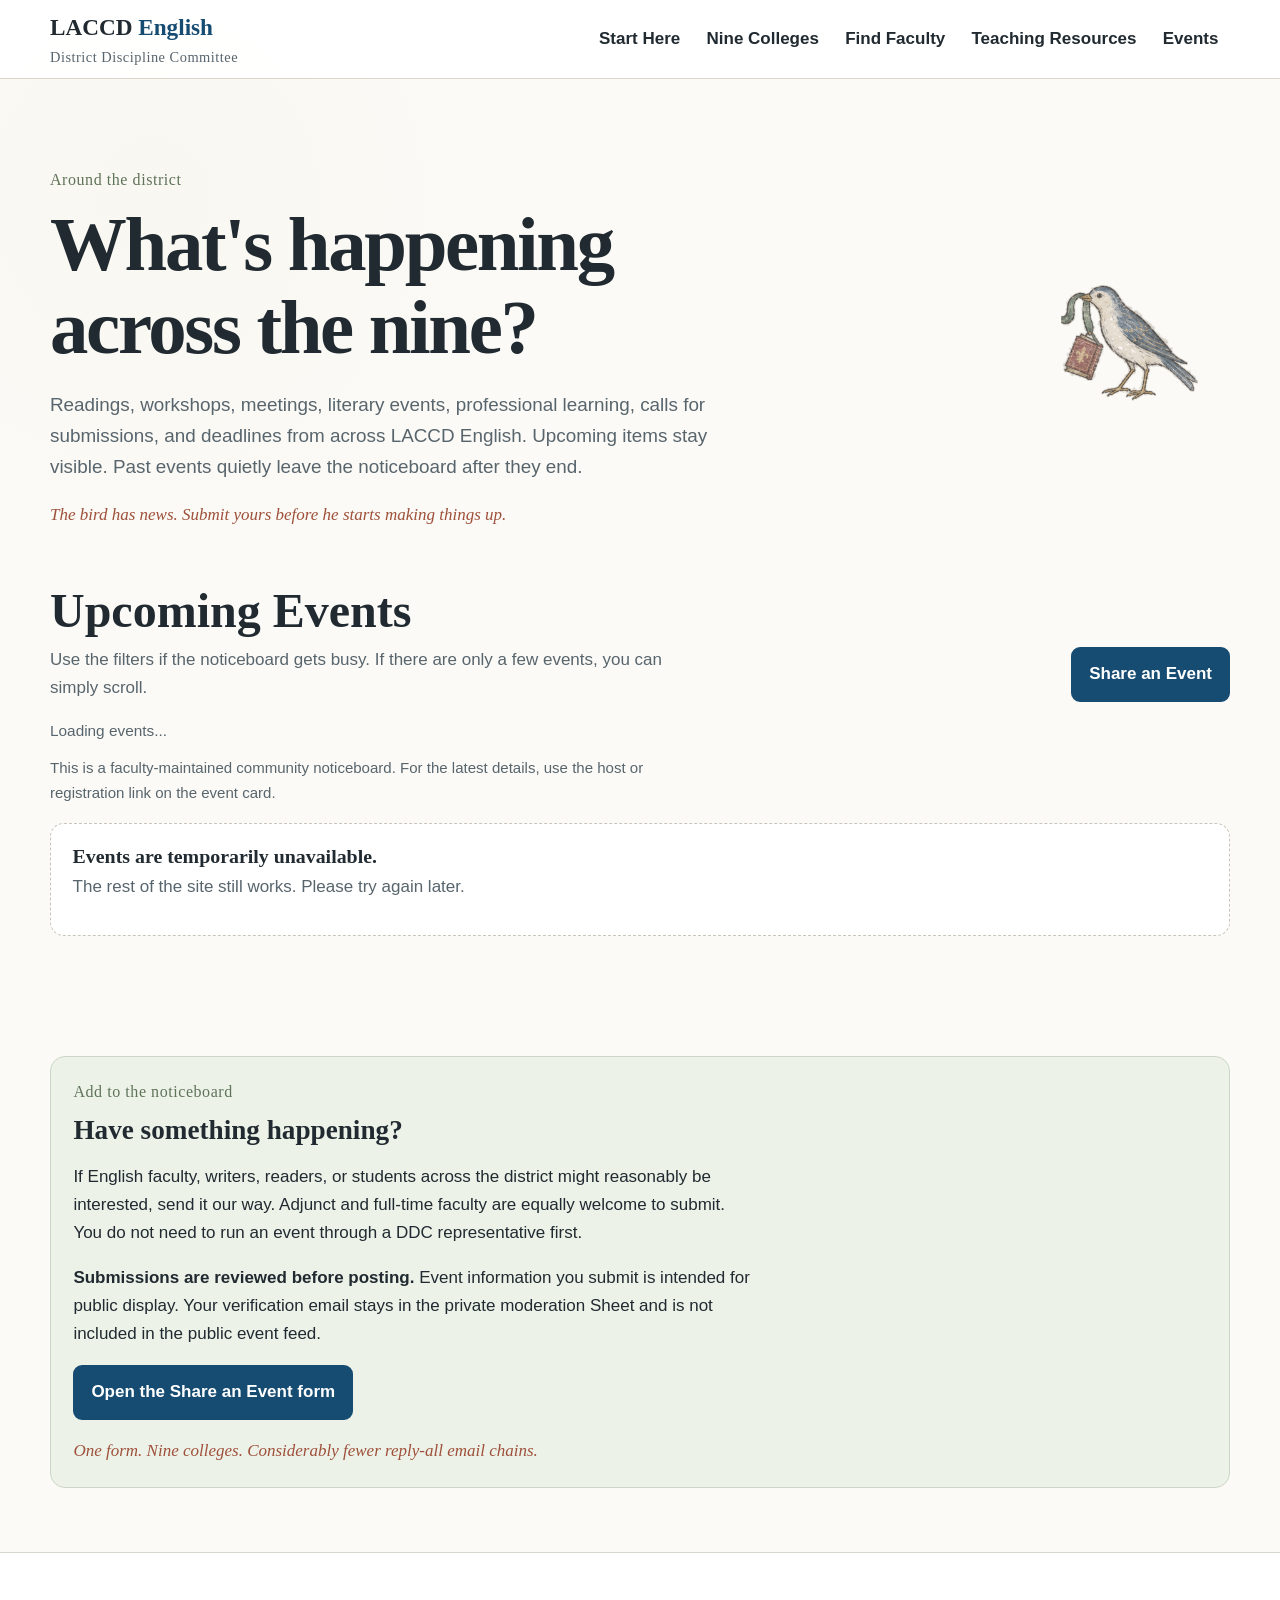
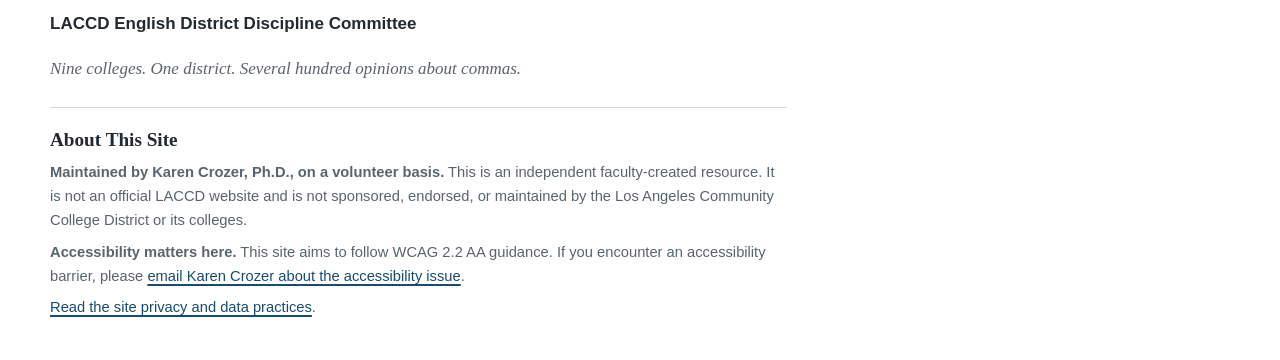
==== commit 766ab85d: "Add files via upload" ====
--- a/events.html
+++ b/events.html
@@ -3,14 +3,15 @@
 <head>
 <meta charset="utf-8">
 <meta name="viewport" content="width=device-width, initial-scale=1">
+
+<meta name="referrer" content="no-referrer">
 <title>Around the District | LACCD English DDC</title>
 <meta name="description" content="Upcoming English faculty, literary, professional learning, and district events across the nine LACCD colleges.">
 <link rel="icon" type="image/png" href="Englishfavicon.png">
 <style>
-@import url('https://fonts.googleapis.com/css2?family=Atkinson+Hyperlegible:ital,wght@0,400;0,700;1,400;1,700&family=Fraunces:opsz,wght@9..144,400..900&family=IM+Fell+English:ital@0;1&family=IM+Fell+English+SC&family=UnifrakturCook:wght@700&display=swap');
 :root {
   --vellum:#fbfaf6; --paper:#fff; --ink:#202a30; --muted:#58656d; --blue:#174c72; --blue-dark:#10364f;
-  --green:#60745a; --green-soft:#edf2e9; --rust:#9e513a; --gold:#aa813d; --line:#d9d6cc; --focus:#005fcc;
+  --green:#5f7359; --green-soft:#edf2e9; --rust:#9e513a; --gold:#aa813d; --line:#d9d6cc; --focus:#005fcc;
   --body:"Atkinson Hyperlegible","Aptos","Segoe UI",Arial,sans-serif;
   --literary:"Fraunces","Iowan Old Style","Palatino Linotype",Georgia,serif;
   --oldbook:"IM FELL English","Iowan Old Style",Georgia,serif;
@@ -83,7 +84,7 @@
         <h2 id="upcoming-title">Upcoming Events</h2>
         <p>Use the filters if the noticeboard gets busy. If there are only a few events, you can simply scroll.</p>
       </div>
-      <a class="button primary" data-event-submit-link href="#share-event">Share an Event</a>
+      <a class="button primary" data-event-submit-link href="https://docs.google.com/forms/d/e/1FAIpQLSdhQcGBi2odYj0Aj0pFjjPSua_aeKBdZKRg2Zn6iF6j57-1Ug/viewform" target="_blank" rel="noopener noreferrer">Share an Event</a>
     </div>
 
     <form class="event-filters" data-event-filters hidden aria-label="Filter upcoming events" onsubmit="return false;">
@@ -109,7 +110,7 @@
     <p class="event-count" data-event-count aria-live="polite">Loading events...</p>
     <p class="events-source-note">This is a faculty-maintained community noticeboard. For the latest details, use the host or registration link on the event card.</p>
 
-    <div class="events-list" data-events-list aria-live="polite">
+    <div class="events-list" data-events-list>
       <div class="event-empty">
         <h3>Loading upcoming events...</h3>
         <p>The bird is checking the noticeboard.</p>
@@ -122,7 +123,7 @@
     <h2 id="share-title">Have something happening?</h2>
     <p>If English faculty, writers, readers, or students across the district might reasonably be interested, send it our way. Adjunct and full-time faculty are equally welcome to submit. You do not need to run an event through a DDC representative first.</p>
     <p><strong>Submissions are reviewed before posting.</strong> Event information you submit is intended for public display. Your verification email stays in the private moderation Sheet and is not included in the public event feed.</p>
-    <p><a class="button primary" data-event-submit-link href="#">Open the Share an Event form</a></p>
+    <p><a class="button primary" data-event-submit-link href="https://docs.google.com/forms/d/e/1FAIpQLSdhQcGBi2odYj0Aj0pFjjPSua_aeKBdZKRg2Zn6iF6j57-1Ug/viewform" target="_blank" rel="noopener noreferrer">Open the Share an Event form</a></p>
     <p class="marginal-note">One form. Nine colleges. Considerably fewer reply-all email chains.</p>
   </section>
 </main>
@@ -135,6 +136,7 @@
       <h2 id="about-site-heading">About This Site</h2>
       <p><strong>Maintained by Karen Crozer, Ph.D., on a volunteer basis.</strong> This is an independent faculty-created resource. It is not an official LACCD website and is not sponsored, endorsed, or maintained by the Los Angeles Community College District or its colleges.</p>
       <p><strong>Accessibility matters here.</strong> This site aims to follow WCAG 2.2 AA guidance. If you encounter an accessibility barrier, please <a href="mailto:crozerkj@laccd.edu">email Karen Crozer about the accessibility issue</a>.</p>
+          <p><a href="privacy.html">Read the site privacy and data practices</a>.</p>
     </section>
   </div>
 </footer>
